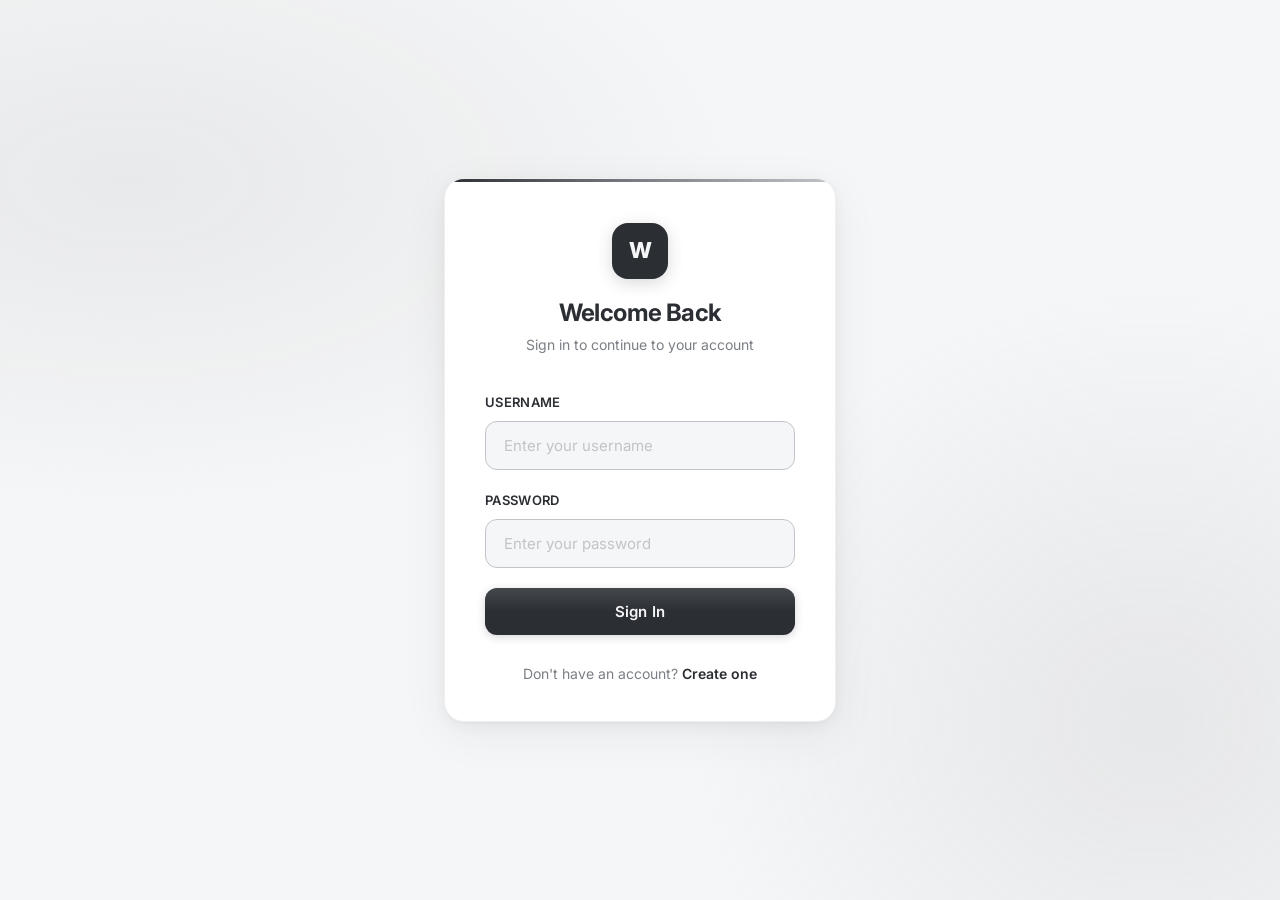
==== login.html @ ab8ecd75 "Initial Commit" ====
<!DOCTYPE html>
<html lang="en">
<head>
    <meta charset="UTF-8">
    <meta name="viewport" content="width=device-width, initial-scale=1.0">
    <title>Sign In — Web System</title>
    <link rel="stylesheet" href="style.css">
</head>
<body>
    <div class="container">
        <div class="card">
            <div class="brand">
                <div class="brand-icon">W</div>
                <h1>Welcome Back</h1>
                <p>Sign in to continue to your account</p>
            </div>

            <form method="POST" action="login.php" autocomplete="off">
                <div class="form-group">
                    <label for="username">Username</label>
                    <input type="text" id="username" name="username" placeholder="Enter your username" required>
                </div>

                <div class="form-group">
                    <label for="password">Password</label>
                    <input type="password" id="password" name="password" placeholder="Enter your password" required>
                </div>

                <button type="submit" class="btn btn-primary">Sign In</button>
            </form>

            <div class="form-footer">
                Don't have an account? <a href="signup.html">Create one</a>
            </div>
        </div>
    </div>
</body>
</html>
---- style.css ----
/* ============================================
   WEB SYSTEM — Premium Luxe Design
   Palette: #F5F6F7 · #C1C4C8 · #7B7F85 · #2B2E33
   ============================================ */

@import url('https://fonts.googleapis.com/css2?family=Inter:wght@300;400;500;600;700;800&display=swap');

/* ---------- Reset & Base ---------- */
*, *::before, *::after {
    margin: 0;
    padding: 0;
    box-sizing: border-box;
}

html { font-size: 16px; }

body {
    font-family: 'Inter', -apple-system, BlinkMacSystemFont, 'Segoe UI', sans-serif;
    background: #F5F6F7;
    color: #2B2E33;
    min-height: 100vh;
    display: flex;
    justify-content: center;
    align-items: center;
    -webkit-font-smoothing: antialiased;
    -moz-osx-font-smoothing: grayscale;
    line-height: 1.6;
}

/* ---------- Subtle animated background ---------- */
body::before {
    content: '';
    position: fixed;
    inset: 0;
    background:
        radial-gradient(ellipse 80% 60% at 10% 20%, rgba(193,196,200,0.25) 0%, transparent 60%),
        radial-gradient(ellipse 60% 80% at 90% 80%, rgba(123,127,133,0.12) 0%, transparent 60%);
    pointer-events: none;
    z-index: 0;
}

/* ---------- Container & Card ---------- */
.container {
    width: 100%;
    max-width: 440px;
    padding: 24px;
    position: relative;
    z-index: 1;
}

.card {
    background: #ffffff;
    border-radius: 20px;
    padding: 44px 40px 36px;
    box-shadow:
        0 1px 2px rgba(43,46,51,0.04),
        0 4px 16px rgba(43,46,51,0.06),
        0 12px 48px rgba(43,46,51,0.06);
    border: 1px solid rgba(193,196,200,0.25);
    position: relative;
    overflow: hidden;
}

/* decorative top accent line */
.card::before {
    content: '';
    position: absolute;
    top: 0;
    left: 0;
    right: 0;
    height: 3px;
    background: linear-gradient(90deg, #2B2E33, #7B7F85, #C1C4C8);
}

/* ---------- Brand / Logo ---------- */
.brand {
    text-align: center;
    margin-bottom: 36px;
}

.brand-icon {
    width: 56px;
    height: 56px;
    background: #2B2E33;
    border-radius: 16px;
    display: inline-flex;
    align-items: center;
    justify-content: center;
    margin-bottom: 20px;
    color: #F5F6F7;
    font-size: 22px;
    font-weight: 800;
    letter-spacing: -1px;
    box-shadow: 0 4px 16px rgba(43,46,51,0.18);
    transition: transform 0.3s ease;
}

.brand-icon:hover {
    transform: scale(1.05) rotate(-2deg);
}

.brand h1 {
    font-size: 24px;
    font-weight: 700;
    color: #2B2E33;
    letter-spacing: -0.6px;
    line-height: 1.2;
}

.brand p {
    font-size: 14px;
    color: #7B7F85;
    margin-top: 6px;
    font-weight: 400;
}

/* ---------- Form Elements ---------- */
.form-group {
    margin-bottom: 20px;
    position: relative;
}

.form-group label {
    display: block;
    font-size: 13px;
    font-weight: 600;
    color: #2B2E33;
    margin-bottom: 8px;
    letter-spacing: 0.3px;
    text-transform: uppercase;
}

.form-group input,
.form-group select {
    width: 100%;
    padding: 14px 18px;
    border: 1.5px solid #C1C4C8;
    border-radius: 12px;
    font-size: 15px;
    font-family: 'Inter', sans-serif;
    color: #2B2E33;
    background: #F5F6F7;
    transition: all 0.25s ease;
    outline: none;
    appearance: none;
    -webkit-appearance: none;
}

.form-group select {
    background-image: url("data:image/svg+xml,%3Csvg xmlns='http://www.w3.org/2000/svg' width='16' height='16' viewBox='0 0 24 24' fill='none' stroke='%237B7F85' stroke-width='2'%3E%3Cpolyline points='6 9 12 15 18 9'/%3E%3C/svg%3E");
    background-repeat: no-repeat;
    background-position: right 16px center;
    padding-right: 44px;
    cursor: pointer;
}

.form-group input:focus,
.form-group select:focus {
    border-color: #2B2E33;
    background: #ffffff;
    box-shadow: 0 0 0 4px rgba(43,46,51,0.08);
}

.form-group input::placeholder {
    color: #C1C4C8;
    font-weight: 400;
}

.form-group input.error {
    border-color: #c0392b;
    background: #fdf2f2;
    box-shadow: 0 0 0 4px rgba(192,57,43,0.06);
}

.error-text {
    color: #c0392b;
    font-size: 12px;
    margin-top: 6px;
    display: none;
    font-weight: 500;
    padding-left: 2px;
}

.error-text.show {
    display: block;
    animation: shake 0.4s ease;
}

@keyframes shake {
    0%, 100% { transform: translateX(0); }
    25% { transform: translateX(-4px); }
    75% { transform: translateX(4px); }
}

/* ---------- Buttons ---------- */
.btn {
    width: 100%;
    padding: 14px 28px;
    border: none;
    border-radius: 12px;
    font-size: 15px;
    font-weight: 600;
    font-family: 'Inter', sans-serif;
    cursor: pointer;
    transition: all 0.25s ease;
    letter-spacing: 0.2px;
    text-decoration: none;
    display: inline-flex;
    align-items: center;
    justify-content: center;
    gap: 8px;
    position: relative;
    overflow: hidden;
}

.btn::after {
    content: '';
    position: absolute;
    inset: 0;
    background: linear-gradient(180deg, rgba(255,255,255,0.12) 0%, transparent 50%);
    pointer-events: none;
}

.btn-primary {
    background: #2B2E33;
    color: #F5F6F7;
    box-shadow: 0 2px 8px rgba(43,46,51,0.2);
}

.btn-primary:hover {
    background: #3d4148;
    box-shadow: 0 6px 24px rgba(43,46,51,0.3);
    transform: translateY(-2px);
}

.btn-primary:active {
    transform: translateY(0);
    box-shadow: 0 2px 8px rgba(43,46,51,0.2);
}

.btn-secondary {
    background: #ffffff;
    color: #2B2E33;
    border: 1.5px solid #C1C4C8;
}

.btn-secondary:hover {
    background: #F5F6F7;
    border-color: #7B7F85;
    transform: translateY(-1px);
}

.btn-danger {
    background: #c0392b;
    color: #fff;
}

.btn-danger:hover {
    background: #a93226;
}

.btn-sm {
    width: auto;
    padding: 9px 20px;
    font-size: 13px;
    border-radius: 10px;
}

/* ---------- Links & Footer ---------- */
.form-footer {
    text-align: center;
    margin-top: 28px;
    font-size: 14px;
    color: #7B7F85;
}

.form-footer a {
    color: #2B2E33;
    font-weight: 600;
    text-decoration: none;
    border-bottom: 2px solid transparent;
    transition: border-color 0.2s;
    padding-bottom: 1px;
}

.form-footer a:hover {
    border-bottom-color: #2B2E33;
}

/* ---------- Alert Messages ---------- */
.alert {
    padding: 14px 18px;
    border-radius: 12px;
    font-size: 14px;
    font-weight: 500;
    margin-bottom: 24px;
    line-height: 1.5;
    display: flex;
    align-items: center;
    gap: 10px;
}

.alert::before {
    font-size: 18px;
    flex-shrink: 0;
}

.alert-success {
    background: #eafaf1;
    color: #1e7e46;
    border: 1px solid #a3e4bc;
}

.alert-success::before {
    content: '✓';
    width: 24px;
    height: 24px;
    background: #1e7e46;
    color: #fff;
    border-radius: 50%;
    display: inline-flex;
    align-items: center;
    justify-content: center;
    font-size: 12px;
    font-weight: 700;
}

.alert-error {
    background: #fdf2f2;
    color: #922b21;
    border: 1px solid #f5b7b1;
}

.alert-error::before {
    content: '!';
    width: 24px;
    height: 24px;
    background: #c0392b;
    color: #fff;
    border-radius: 50%;
    display: inline-flex;
    align-items: center;
    justify-content: center;
    font-size: 12px;
    font-weight: 700;
}

/* ============================================
   MENU / WELCOME PAGE
   ============================================ */
.page-wrapper {
    width: 100%;
    min-height: 100vh;
    display: flex;
    flex-direction: column;
}

/* ---------- Navbar ---------- */
.navbar {
    background: #2B2E33;
    padding: 0 48px;
    height: 68px;
    display: flex;
    align-items: center;
    justify-content: space-between;
    box-shadow: 0 4px 20px rgba(43,46,51,0.15);
    position: sticky;
    top: 0;
    z-index: 100;
}

.navbar .nav-brand,
.dashboard-header .nav-brand {
    font-size: 18px;
    font-weight: 700;
    color: #F5F6F7;
    letter-spacing: -0.5px;
    display: flex;
    align-items: center;
    gap: 10px;
}

.navbar .nav-right,
.dashboard-header .nav-right {
    display: flex;
    align-items: center;
    gap: 24px;
}

.navbar .nav-user,
.dashboard-header .nav-user {
    font-size: 14px;
    color: #C1C4C8;
    font-weight: 400;
}

.navbar .nav-user strong,
.dashboard-header .nav-user strong {
    color: #F5F6F7;
    font-weight: 600;
}

.btn-logout {
    padding: 9px 22px;
    background: transparent;
    color: #F5F6F7;
    border: 1.5px solid rgba(245,246,247,0.2);
    border-radius: 10px;
    font-size: 13px;
    font-weight: 500;
    font-family: 'Inter', sans-serif;
    cursor: pointer;
    transition: all 0.25s;
    text-decoration: none;
    display: inline-flex;
    align-items: center;
    gap: 6px;
}

.btn-logout:hover {
    background: rgba(245,246,247,0.1);
    border-color: rgba(245,246,247,0.4);
    transform: translateY(-1px);
}

/* ---------- Welcome Content ---------- */
.page-content {
    flex: 1;
    display: flex;
    align-items: center;
    justify-content: center;
    padding: 48px 24px;
    position: relative;
}

.welcome-card {
    text-align: center;
    background: #ffffff;
    border-radius: 24px;
    padding: 64px 56px;
    box-shadow:
        0 1px 2px rgba(43,46,51,0.04),
        0 4px 16px rgba(43,46,51,0.06),
        0 16px 56px rgba(43,46,51,0.06);
    border: 1px solid rgba(193,196,200,0.2);
    max-width: 540px;
    width: 100%;
    position: relative;
    overflow: hidden;
}

.welcome-card::before {
    content: '';
    position: absolute;
    top: 0;
    left: 0;
    right: 0;
    height: 3px;
    background: linear-gradient(90deg, #2B2E33, #7B7F85, #C1C4C8);
}

.welcome-card .welcome-icon {
    width: 80px;
    height: 80px;
    background: #2B2E33;
    border-radius: 24px;
    display: inline-flex;
    align-items: center;
    justify-content: center;
    margin-bottom: 28px;
    font-size: 36px;
    color: #F5F6F7;
    box-shadow: 0 8px 32px rgba(43,46,51,0.2);
}

.welcome-card h2 {
    font-size: 28px;
    font-weight: 700;
    color: #2B2E33;
    margin-bottom: 12px;
    letter-spacing: -0.6px;
}

.welcome-card p {
    color: #7B7F85;
    font-size: 15px;
    line-height: 1.7;
    max-width: 380px;
    margin: 0 auto;
}

/* ============================================
   ADMIN DASHBOARD
   ============================================ */
.dashboard-wrapper {
    width: 100%;
    min-height: 100vh;
    background: #F5F6F7;
}

.dashboard-header {
    background: #2B2E33;
    padding: 0 48px;
    height: 68px;
    display: flex;
    align-items: center;
    justify-content: space-between;
    box-shadow: 0 4px 20px rgba(43,46,51,0.15);
    position: sticky;
    top: 0;
    z-index: 100;
}

.dashboard-body {
    max-width: 1120px;
    margin: 0 auto;
    padding: 40px 48px;
}

.dashboard-title {
    font-size: 28px;
    font-weight: 700;
    color: #2B2E33;
    margin-bottom: 4px;
    letter-spacing: -0.6px;
}

.dashboard-subtitle {
    color: #7B7F85;
    font-size: 15px;
    margin-bottom: 32px;
}

/* ---------- Stat Cards ---------- */
.stat-cards {
    display: grid;
    grid-template-columns: repeat(3, 1fr);
    gap: 20px;
    margin-bottom: 32px;
}

.stat-card {
    background: #ffffff;
    border-radius: 16px;
    padding: 28px;
    box-shadow:
        0 1px 2px rgba(43,46,51,0.04),
        0 4px 12px rgba(43,46,51,0.04);
    border: 1px solid rgba(193,196,200,0.2);
    transition: all 0.3s ease;
    position: relative;
    overflow: hidden;
}

.stat-card::after {
    content: '';
    position: absolute;
    bottom: 0;
    left: 0;
    right: 0;
    height: 3px;
    background: linear-gradient(90deg, #2B2E33, #7B7F85);
    transform: scaleX(0);
    transition: transform 0.3s ease;
}

.stat-card:hover {
    transform: translateY(-3px);
    box-shadow:
        0 4px 12px rgba(43,46,51,0.06),
        0 12px 40px rgba(43,46,51,0.08);
}

.stat-card:hover::after {
    transform: scaleX(1);
}

.stat-card .stat-label {
    font-size: 12px;
    color: #7B7F85;
    font-weight: 600;
    text-transform: uppercase;
    letter-spacing: 1px;
    margin-bottom: 8px;
}

.stat-card .stat-value {
    font-size: 32px;
    font-weight: 800;
    color: #2B2E33;
    letter-spacing: -1px;
}

/* ---------- Data Table ---------- */
.table-card {
    background: #ffffff;
    border-radius: 16px;
    box-shadow:
        0 1px 2px rgba(43,46,51,0.04),
        0 4px 12px rgba(43,46,51,0.04);
    border: 1px solid rgba(193,196,200,0.2);
    overflow: hidden;
}

.table-card-header {
    padding: 24px 28px;
    border-bottom: 1px solid rgba(193,196,200,0.25);
    display: flex;
    align-items: center;
    justify-content: space-between;
}

.table-card-header h3 {
    font-size: 17px;
    font-weight: 700;
    color: #2B2E33;
    letter-spacing: -0.3px;
}

.data-table {
    width: 100%;
    border-collapse: collapse;
}

.data-table thead th {
    padding: 16px 24px;
    text-align: left;
    font-size: 11px;
    font-weight: 700;
    color: #7B7F85;
    text-transform: uppercase;
    letter-spacing: 1px;
    background: #F5F6F7;
    border-bottom: 1px solid rgba(193,196,200,0.25);
}

.data-table tbody td {
    padding: 16px 24px;
    font-size: 14px;
    color: #2B2E33;
    border-bottom: 1px solid rgba(193,196,200,0.12);
}

.data-table tbody tr:last-child td {
    border-bottom: none;
}

.data-table tbody tr {
    transition: background 0.15s ease;
}

.data-table tbody tr:hover {
    background: rgba(245,246,247,0.7);
}

/* ---------- Role Badges ---------- */
.role-badge {
    display: inline-block;
    padding: 5px 14px;
    border-radius: 100px;
    font-size: 12px;
    font-weight: 600;
    letter-spacing: 0.4px;
}

.role-badge.admin {
    background: #2B2E33;
    color: #F5F6F7;
}

.role-badge.user {
    background: #F5F6F7;
    color: #7B7F85;
    border: 1.5px solid #C1C4C8;
}

/* ---------- Action Buttons ---------- */
.btn-edit {
    padding: 8px 18px;
    background: #ffffff;
    color: #2B2E33;
    border: 1.5px solid #C1C4C8;
    border-radius: 10px;
    font-size: 13px;
    font-weight: 600;
    font-family: 'Inter', sans-serif;
    cursor: pointer;
    transition: all 0.2s ease;
    text-decoration: none;
    display: inline-flex;
    align-items: center;
    gap: 6px;
}

.btn-edit:hover {
    background: #2B2E33;
    color: #F5F6F7;
    border-color: #2B2E33;
    transform: translateY(-1px);
    box-shadow: 0 4px 12px rgba(43,46,51,0.15);
}

/* ---------- Edit User Page ---------- */
.edit-container {
    width: 100%;
    max-width: 520px;
    margin: 0 auto;
    padding: 48px 24px;
}

.edit-card {
    background: #ffffff;
    border-radius: 20px;
    padding: 40px;
    box-shadow:
        0 1px 2px rgba(43,46,51,0.04),
        0 4px 16px rgba(43,46,51,0.06),
        0 12px 48px rgba(43,46,51,0.06);
    border: 1px solid rgba(193,196,200,0.2);
    position: relative;
    overflow: hidden;
}

.edit-card::before {
    content: '';
    position: absolute;
    top: 0;
    left: 0;
    right: 0;
    height: 3px;
    background: linear-gradient(90deg, #2B2E33, #7B7F85, #C1C4C8);
}

.edit-card h2 {
    font-size: 22px;
    font-weight: 700;
    color: #2B2E33;
    margin-bottom: 28px;
    letter-spacing: -0.4px;
    padding-top: 4px;
}

.btn-row {
    display: flex;
    gap: 14px;
    margin-top: 12px;
}

.btn-row .btn {
    flex: 1;
}

/* ---------- Animations ---------- */
@keyframes fadeInUp {
    from {
        opacity: 0;
        transform: translateY(16px);
    }
    to {
        opacity: 1;
        transform: translateY(0);
    }
}

.card,
.welcome-card,
.edit-card,
.stat-card,
.table-card {
    animation: fadeInUp 0.5s ease both;
}

.stat-cards .stat-card:nth-child(2) {
    animation-delay: 0.08s;
}

.stat-cards .stat-card:nth-child(3) {
    animation-delay: 0.16s;
}

/* ---------- Responsive ---------- */
@media (max-width: 768px) {
    .navbar,
    .dashboard-header {
        padding: 0 20px;
        height: 60px;
    }

    .dashboard-body {
        padding: 28px 20px;
    }

    .stat-cards {
        grid-template-columns: 1fr;
    }

    .data-table {
        display: block;
        overflow-x: auto;
        -webkit-overflow-scrolling: touch;
    }

    .card {
        padding: 36px 28px 30px;
        border-radius: 16px;
    }

    .welcome-card {
        padding: 48px 32px;
        border-radius: 18px;
    }

    .edit-card {
        padding: 32px 24px;
    }

    .edit-container {
        padding: 32px 16px;
    }

    .container {
        padding: 16px;
    }

    .brand h1 {
        font-size: 20px;
    }

    .dashboard-title {
        font-size: 22px;
    }

    .btn-row {
        flex-direction: column;
    }
}

@media (max-width: 480px) {
    .navbar .nav-user,
    .dashboard-header .nav-user {
        display: none;
    }

    .page-content {
        padding: 32px 16px;
    }
}
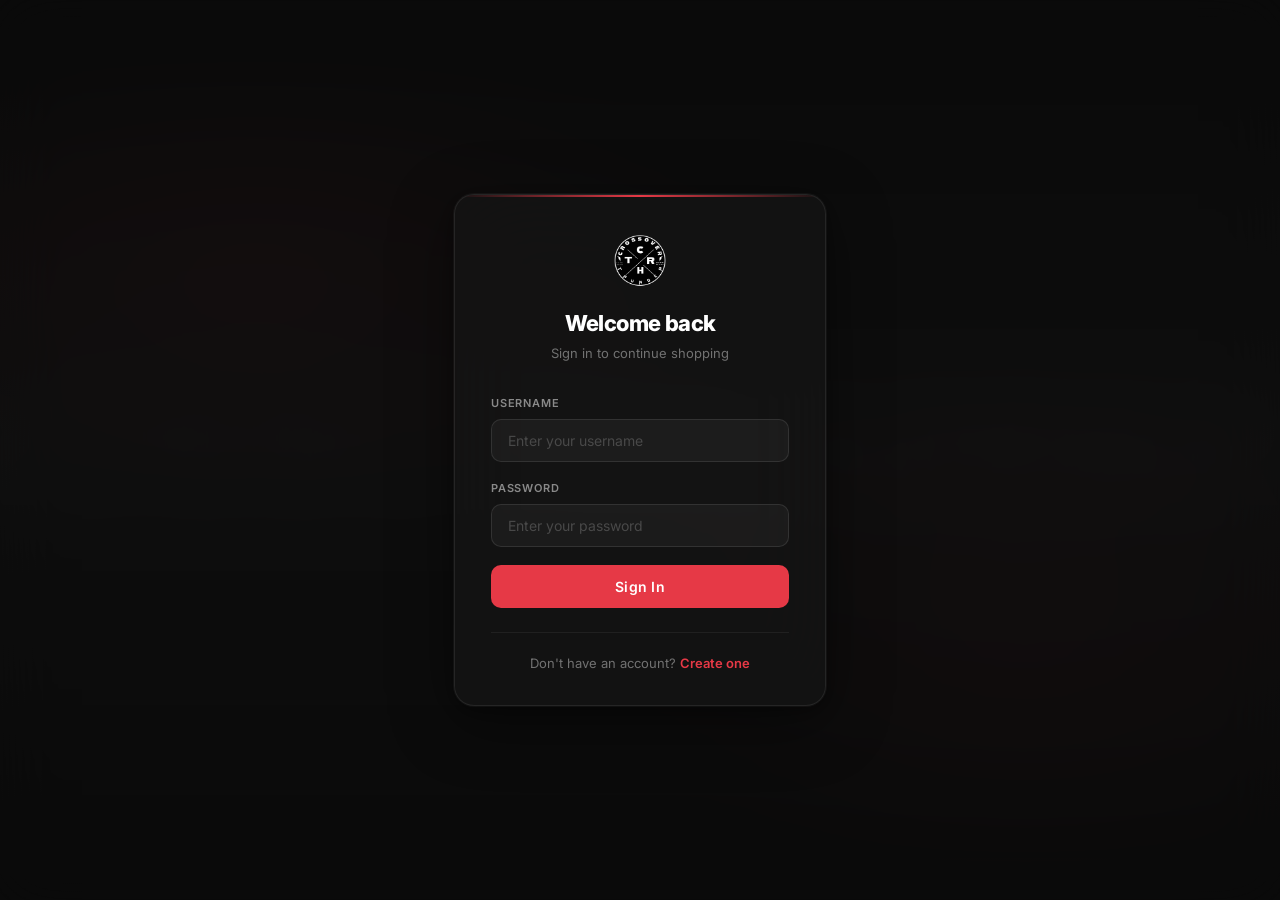
==== commit 29060061: "thesis" ====
--- a/login.html
+++ b/login.html
@@ -1,18 +1,23 @@
 <!DOCTYPE html>
 <html lang="en">
+
 <head>
     <meta charset="UTF-8">
     <meta name="viewport" content="width=device-width, initial-scale=1.0">
-    <title>Sign In — Web System</title>
+    <title>Sign In — Crossover Apparel</title>
     <link rel="stylesheet" href="style.css">
 </head>
+
 <body>
+    <!-- Blurred backdrop simulating main page behind -->
+    <div class="overlay-backdrop"></div>
+
     <div class="container">
         <div class="card">
             <div class="brand">
-                <div class="brand-icon">W</div>
-                <h1>Welcome Back</h1>
-                <p>Sign in to continue to your account</p>
+                <img src="images/crossoverlogo.png" alt="Crossover" class="brand-icon">
+                <h1>Welcome back</h1>
+                <p>Sign in to continue shopping</p>
             </div>
 
             <form method="POST" action="login.php" autocomplete="off">
@@ -23,7 +28,7 @@
 
                 <div class="form-group">
                     <label for="password">Password</label>
-                    <input type="password" id="password" name="password" placeholder="Enter your password" required>
+                    <input type="password" id="password" name="password" placeholder="Enter your password">
                 </div>
 
                 <button type="submit" class="btn btn-primary">Sign In</button>
@@ -35,4 +40,5 @@
         </div>
     </div>
 </body>
-</html>
+
+</html>
--- a/style.css
+++ b/style.css
@@ -1,180 +1,249 @@
 /* ============================================
-   WEB SYSTEM — Premium Luxe Design
-   Palette: #F5F6F7 · #C1C4C8 · #7B7F85 · #2B2E33
+   CROSSOVER — Auth Overlay Theme (Dark Glassmorphism)
+   Login & Signup float over a blurred main page preview
    ============================================ */
 
-@import url('https://fonts.googleapis.com/css2?family=Inter:wght@300;400;500;600;700;800&display=swap');
-
-/* ---------- Reset & Base ---------- */
-*, *::before, *::after {
+@import url('https://fonts.googleapis.com/css2?family=Inter:wght@300;400;500;600;700;800;900&display=swap');
+
+/* ---------- Reset ---------- */
+
+*,
+*::before,
+*::after {
     margin: 0;
     padding: 0;
     box-sizing: border-box;
 }
 
-html { font-size: 16px; }
+html {
+    font-size: 16px;
+}
 
 body {
     font-family: 'Inter', -apple-system, BlinkMacSystemFont, 'Segoe UI', sans-serif;
-    background: #F5F6F7;
-    color: #2B2E33;
+    background: #0a0a0a;
+    color: #ffffff;
     min-height: 100vh;
     display: flex;
+    flex-direction: column;
     justify-content: center;
     align-items: center;
     -webkit-font-smoothing: antialiased;
     -moz-osx-font-smoothing: grayscale;
     line-height: 1.6;
-}
-
-/* ---------- Subtle animated background ---------- */
+    overflow: hidden;
+    position: relative;
+}
+
+
+/* Admin pages disable the auth overlay flex layout */
+
+body.dashboard-page {
+    display: block;
+    align-items: flex-start;
+    justify-content: flex-start;
+    overflow: auto;
+    background: #0a0a0a;
+    min-height: 100vh;
+}
+
+body.dashboard-page::before,
+body.dashboard-page::after {
+    display: none;
+}
+
+
+/* ---------- Background: Simulated Main Page Preview ---------- */
+
 body::before {
     content: '';
     position: fixed;
     inset: 0;
-    background:
-        radial-gradient(ellipse 80% 60% at 10% 20%, rgba(193,196,200,0.25) 0%, transparent 60%),
-        radial-gradient(ellipse 60% 80% at 90% 80%, rgba(123,127,133,0.12) 0%, transparent 60%);
+    background: radial-gradient(ellipse 60% 40% at 20% 30%, rgba(230, 57, 70, 0.08) 0%, transparent 60%), radial-gradient(ellipse 50% 50% at 80% 70%, rgba(230, 57, 70, 0.05) 0%, transparent 60%), linear-gradient(180deg, #0a0a0a 0%, #141414 50%, #0a0a0a 100%);
+    filter: blur(0px);
     pointer-events: none;
     z-index: 0;
 }
 
+
+/* Decorative blurred elements behind the overlay */
+
+body::after {
+    content: 'CROSSOVER APPAREL';
+    position: fixed;
+    top: 50%;
+    left: 50%;
+    transform: translate(-50%, -50%);
+    font-size: clamp(60px, 12vw, 160px);
+    font-weight: 900;
+    color: rgba(255, 255, 255, 0.02);
+    letter-spacing: -4px;
+    white-space: nowrap;
+    pointer-events: none;
+    z-index: 0;
+    user-select: none;
+}
+
+
+/* ---------- Blurred Overlay Backdrop ---------- */
+
+.overlay-backdrop {
+    position: fixed;
+    inset: 0;
+    background: rgba(10, 10, 10, 0.6);
+    backdrop-filter: blur(30px);
+    -webkit-backdrop-filter: blur(30px);
+    z-index: 1;
+}
+
+
 /* ---------- Container & Card ---------- */
+
 .container {
     width: 100%;
-    max-width: 440px;
+    max-width: 420px;
     padding: 24px;
     position: relative;
-    z-index: 1;
+    z-index: 10;
+    animation: cardFloat 0.6s cubic-bezier(0.16, 1, 0.3, 1) both;
+}
+
+@keyframes cardFloat {
+    from {
+        opacity: 0;
+        transform: translateY(30px) scale(0.97);
+    }
+    to {
+        opacity: 1;
+        transform: translateY(0) scale(1);
+    }
 }
 
 .card {
-    background: #ffffff;
+    background: rgba(20, 20, 20, 0.85);
+    backdrop-filter: blur(40px);
+    -webkit-backdrop-filter: blur(40px);
     border-radius: 20px;
-    padding: 44px 40px 36px;
-    box-shadow:
-        0 1px 2px rgba(43,46,51,0.04),
-        0 4px 16px rgba(43,46,51,0.06),
-        0 12px 48px rgba(43,46,51,0.06);
-    border: 1px solid rgba(193,196,200,0.25);
+    padding: 40px 36px 32px;
+    border: 1px solid rgba(255, 255, 255, 0.08);
+    box-shadow: 0 0 0 1px rgba(255, 255, 255, 0.04), 0 4px 16px rgba(0, 0, 0, 0.3), 0 16px 64px rgba(0, 0, 0, 0.4);
     position: relative;
     overflow: hidden;
 }
 
-/* decorative top accent line */
+
+/* Accent line */
+
 .card::before {
     content: '';
     position: absolute;
     top: 0;
     left: 0;
     right: 0;
-    height: 3px;
-    background: linear-gradient(90deg, #2B2E33, #7B7F85, #C1C4C8);
-}
+    height: 2px;
+    background: linear-gradient(90deg, transparent, #e63946, transparent);
+}
+
 
 /* ---------- Brand / Logo ---------- */
+
 .brand {
     text-align: center;
-    margin-bottom: 36px;
+    margin-bottom: 32px;
 }
 
 .brand-icon {
-    width: 56px;
-    height: 56px;
-    background: #2B2E33;
-    border-radius: 16px;
-    display: inline-flex;
-    align-items: center;
-    justify-content: center;
-    margin-bottom: 20px;
-    color: #F5F6F7;
+    width: 52px;
+    height: 52px;
+    border-radius: 14px;
+    display: inline-block;
+    margin-bottom: 16px;
+    object-fit: cover;
+    transition: transform 0.3s ease;
+}
+
+.brand-icon:hover {
+    transform: scale(1.05) rotate(-2deg);
+}
+
+.brand h1 {
     font-size: 22px;
     font-weight: 800;
-    letter-spacing: -1px;
-    box-shadow: 0 4px 16px rgba(43,46,51,0.18);
-    transition: transform 0.3s ease;
-}
-
-.brand-icon:hover {
-    transform: scale(1.05) rotate(-2deg);
-}
-
-.brand h1 {
-    font-size: 24px;
-    font-weight: 700;
-    color: #2B2E33;
+    color: #ffffff;
     letter-spacing: -0.6px;
     line-height: 1.2;
 }
 
 .brand p {
-    font-size: 14px;
-    color: #7B7F85;
+    font-size: 13px;
+    color: rgba(255, 255, 255, 0.4);
     margin-top: 6px;
     font-weight: 400;
 }
 
+
 /* ---------- Form Elements ---------- */
+
 .form-group {
-    margin-bottom: 20px;
+    margin-bottom: 18px;
     position: relative;
 }
 
 .form-group label {
     display: block;
-    font-size: 13px;
+    font-size: 11px;
     font-weight: 600;
-    color: #2B2E33;
-    margin-bottom: 8px;
-    letter-spacing: 0.3px;
+    color: rgba(255, 255, 255, 0.5);
+    margin-bottom: 6px;
+    letter-spacing: 0.8px;
     text-transform: uppercase;
 }
 
 .form-group input,
 .form-group select {
     width: 100%;
-    padding: 14px 18px;
-    border: 1.5px solid #C1C4C8;
-    border-radius: 12px;
-    font-size: 15px;
+    padding: 12px 16px;
+    border: 1px solid rgba(255, 255, 255, 0.1);
+    border-radius: 10px;
+    font-size: 14px;
     font-family: 'Inter', sans-serif;
-    color: #2B2E33;
-    background: #F5F6F7;
+    color: #ffffff;
+    background: rgba(255, 255, 255, 0.04);
     transition: all 0.25s ease;
     outline: none;
     appearance: none;
     -webkit-appearance: none;
 }
 
-.form-group select {
-    background-image: url("data:image/svg+xml,%3Csvg xmlns='http://www.w3.org/2000/svg' width='16' height='16' viewBox='0 0 24 24' fill='none' stroke='%237B7F85' stroke-width='2'%3E%3Cpolyline points='6 9 12 15 18 9'/%3E%3C/svg%3E");
-    background-repeat: no-repeat;
-    background-position: right 16px center;
-    padding-right: 44px;
-    cursor: pointer;
-}
-
 .form-group input:focus,
 .form-group select:focus {
-    border-color: #2B2E33;
-    background: #ffffff;
-    box-shadow: 0 0 0 4px rgba(43,46,51,0.08);
+    border-color: rgba(230, 57, 70, 0.5);
+    background: rgba(255, 255, 255, 0.06);
+    box-shadow: 0 0 0 3px rgba(230, 57, 70, 0.1);
 }
 
 .form-group input::placeholder {
-    color: #C1C4C8;
+    color: rgba(255, 255, 255, 0.2);
     font-weight: 400;
 }
 
 .form-group input.error {
-    border-color: #c0392b;
-    background: #fdf2f2;
-    box-shadow: 0 0 0 4px rgba(192,57,43,0.06);
+    border-color: #e63946;
+    background: rgba(230, 57, 70, 0.06);
+    box-shadow: 0 0 0 3px rgba(230, 57, 70, 0.1);
+}
+
+.form-group select {
+    background-image: url("data:image/svg+xml,%3Csvg xmlns='http://www.w3.org/2000/svg' width='16' height='16' viewBox='0 0 24 24' fill='none' stroke='%23666' stroke-width='2'%3E%3Cpolyline points='6 9 12 15 18 9'/%3E%3C/svg%3E");
+    background-repeat: no-repeat;
+    background-position: right 14px center;
+    padding-right: 40px;
+    cursor: pointer;
 }
 
 .error-text {
-    color: #c0392b;
-    font-size: 12px;
+    color: #e63946;
+    font-size: 11px;
     margin-top: 6px;
     display: none;
     font-weight: 500;
@@ -187,435 +256,298 @@
 }
 
 @keyframes shake {
-    0%, 100% { transform: translateX(0); }
-    25% { transform: translateX(-4px); }
-    75% { transform: translateX(4px); }
-}
+    0%,
+    100% {
+        transform: translateX(0);
+    }
+    25% {
+        transform: translateX(-4px);
+    }
+    75% {
+        transform: translateX(4px);
+    }
+}
+
 
 /* ---------- Buttons ---------- */
+
 .btn {
+    display: block;
     width: 100%;
-    padding: 14px 28px;
+    padding: 13px 24px;
     border: none;
-    border-radius: 12px;
-    font-size: 15px;
+    border-radius: 10px;
+    font-size: 14px;
     font-weight: 600;
     font-family: 'Inter', sans-serif;
     cursor: pointer;
     transition: all 0.25s ease;
-    letter-spacing: 0.2px;
+    text-align: center;
     text-decoration: none;
-    display: inline-flex;
-    align-items: center;
-    justify-content: center;
-    gap: 8px;
-    position: relative;
-    overflow: hidden;
-}
-
-.btn::after {
-    content: '';
-    position: absolute;
-    inset: 0;
-    background: linear-gradient(180deg, rgba(255,255,255,0.12) 0%, transparent 50%);
-    pointer-events: none;
+    letter-spacing: 0.3px;
 }
 
 .btn-primary {
-    background: #2B2E33;
-    color: #F5F6F7;
-    box-shadow: 0 2px 8px rgba(43,46,51,0.2);
+    background: #e63946;
+    color: #ffffff;
 }
 
 .btn-primary:hover {
-    background: #3d4148;
-    box-shadow: 0 6px 24px rgba(43,46,51,0.3);
-    transform: translateY(-2px);
+    background: #d62839;
+    transform: translateY(-1px);
+    box-shadow: 0 6px 24px rgba(230, 57, 70, 0.35);
 }
 
 .btn-primary:active {
     transform: translateY(0);
-    box-shadow: 0 2px 8px rgba(43,46,51,0.2);
 }
 
 .btn-secondary {
-    background: #ffffff;
-    color: #2B2E33;
-    border: 1.5px solid #C1C4C8;
+    background: rgba(255, 255, 255, 0.06);
+    color: #ffffff;
+    border: 1px solid rgba(255, 255, 255, 0.1);
 }
 
 .btn-secondary:hover {
-    background: #F5F6F7;
-    border-color: #7B7F85;
-    transform: translateY(-1px);
-}
-
-.btn-danger {
-    background: #c0392b;
-    color: #fff;
-}
-
-.btn-danger:hover {
-    background: #a93226;
-}
-
-.btn-sm {
-    width: auto;
-    padding: 9px 20px;
+    background: rgba(255, 255, 255, 0.1);
+    border-color: rgba(255, 255, 255, 0.2);
+}
+
+
+/* ---------- Alert Messages ---------- */
+
+.alert {
+    padding: 12px 16px;
+    border-radius: 10px;
     font-size: 13px;
-    border-radius: 10px;
-}
-
-/* ---------- Links & Footer ---------- */
+    font-weight: 500;
+    margin-bottom: 20px;
+    line-height: 1.5;
+}
+
+.alert-error {
+    background: rgba(230, 57, 70, 0.1);
+    color: #ff6b6b;
+    border: 1px solid rgba(230, 57, 70, 0.2);
+}
+
+.alert-success {
+    background: rgba(74, 222, 128, 0.1);
+    color: #4ade80;
+    border: 1px solid rgba(74, 222, 128, 0.2);
+}
+
+
+/* ---------- Footer / Links ---------- */
+
 .form-footer {
     text-align: center;
-    margin-top: 28px;
-    font-size: 14px;
-    color: #7B7F85;
+    margin-top: 24px;
+    padding-top: 20px;
+    border-top: 1px solid rgba(255, 255, 255, 0.06);
+    font-size: 13px;
+    color: rgba(255, 255, 255, 0.4);
 }
 
 .form-footer a {
-    color: #2B2E33;
+    color: #e63946;
+    text-decoration: none;
     font-weight: 600;
-    text-decoration: none;
-    border-bottom: 2px solid transparent;
-    transition: border-color 0.2s;
-    padding-bottom: 1px;
+    transition: color 0.2s;
 }
 
 .form-footer a:hover {
-    border-bottom-color: #2B2E33;
-}
-
-/* ---------- Alert Messages ---------- */
-.alert {
-    padding: 14px 18px;
-    border-radius: 12px;
-    font-size: 14px;
-    font-weight: 500;
-    margin-bottom: 24px;
-    line-height: 1.5;
+    color: #ff6b6b;
+}
+
+
+/* ---------- Responsive ---------- */
+
+@media (max-width: 480px) {
+    .container {
+        max-width: 100%;
+        padding: 16px;
+    }
+    .card {
+        padding: 32px 24px 28px;
+        border-radius: 16px;
+    }
+    .brand h1 {
+        font-size: 20px;
+    }
+}
+
+
+/* ============================================
+   ADMIN DASHBOARD — Dark Theme
+   ============================================ */
+
+
+/* ---------- Dashboard Layout ---------- */
+
+.dashboard-wrapper {
+    min-height: 100vh;
+    background: #0a0a0a;
+}
+
+.dashboard-header {
+    position: sticky;
+    top: 0;
+    z-index: 100;
+    display: flex;
+    align-items: center;
+    justify-content: space-between;
+    padding: 14px 32px;
+    background: rgba(10, 10, 10, 0.85);
+    backdrop-filter: blur(20px);
+    -webkit-backdrop-filter: blur(20px);
+    border-bottom: 1px solid rgba(255, 255, 255, 0.06);
+}
+
+.dashboard-header .nav-brand {
     display: flex;
     align-items: center;
     gap: 10px;
-}
-
-.alert::before {
-    font-size: 18px;
-    flex-shrink: 0;
-}
-
-.alert-success {
-    background: #eafaf1;
-    color: #1e7e46;
-    border: 1px solid #a3e4bc;
-}
-
-.alert-success::before {
-    content: '✓';
-    width: 24px;
-    height: 24px;
-    background: #1e7e46;
-    color: #fff;
-    border-radius: 50%;
-    display: inline-flex;
-    align-items: center;
-    justify-content: center;
-    font-size: 12px;
+    font-size: 15px;
     font-weight: 700;
-}
-
-.alert-error {
-    background: #fdf2f2;
-    color: #922b21;
-    border: 1px solid #f5b7b1;
-}
-
-.alert-error::before {
-    content: '!';
-    width: 24px;
-    height: 24px;
-    background: #c0392b;
-    color: #fff;
-    border-radius: 50%;
-    display: inline-flex;
-    align-items: center;
-    justify-content: center;
-    font-size: 12px;
-    font-weight: 700;
-}
-
-/* ============================================
-   MENU / WELCOME PAGE
-   ============================================ */
-.page-wrapper {
-    width: 100%;
-    min-height: 100vh;
-    display: flex;
-    flex-direction: column;
-}
-
-/* ---------- Navbar ---------- */
-.navbar {
-    background: #2B2E33;
-    padding: 0 48px;
-    height: 68px;
+    color: #ffffff;
+    letter-spacing: -0.3px;
+    text-decoration: none;
+}
+
+.dashboard-header .nav-brand img {
+    width: 32px;
+    height: 32px;
+    border-radius: 8px;
+    object-fit: cover;
+}
+
+.nav-right {
     display: flex;
     align-items: center;
-    justify-content: space-between;
-    box-shadow: 0 4px 20px rgba(43,46,51,0.15);
-    position: sticky;
-    top: 0;
-    z-index: 100;
-}
-
-.navbar .nav-brand,
-.dashboard-header .nav-brand {
-    font-size: 18px;
-    font-weight: 700;
-    color: #F5F6F7;
-    letter-spacing: -0.5px;
-    display: flex;
-    align-items: center;
-    gap: 10px;
-}
-
-.navbar .nav-right,
-.dashboard-header .nav-right {
-    display: flex;
-    align-items: center;
-    gap: 24px;
-}
-
-.navbar .nav-user,
-.dashboard-header .nav-user {
-    font-size: 14px;
-    color: #C1C4C8;
+    gap: 16px;
+}
+
+.nav-user {
+    font-size: 13px;
+    color: rgba(255, 255, 255, 0.45);
     font-weight: 400;
 }
 
-.navbar .nav-user strong,
-.dashboard-header .nav-user strong {
-    color: #F5F6F7;
+.nav-user strong {
+    color: #ffffff;
     font-weight: 600;
 }
 
 .btn-logout {
-    padding: 9px 22px;
+    padding: 7px 18px;
+    font-size: 12px;
+    font-weight: 600;
+    font-family: 'Inter', sans-serif;
+    color: #e63946;
     background: transparent;
-    color: #F5F6F7;
-    border: 1.5px solid rgba(245,246,247,0.2);
-    border-radius: 10px;
-    font-size: 13px;
-    font-weight: 500;
-    font-family: 'Inter', sans-serif;
+    border: 1px solid rgba(230, 57, 70, 0.4);
+    border-radius: 8px;
     cursor: pointer;
-    transition: all 0.25s;
     text-decoration: none;
-    display: inline-flex;
-    align-items: center;
-    gap: 6px;
+    transition: all 0.25s ease;
+    letter-spacing: 0.3px;
 }
 
 .btn-logout:hover {
-    background: rgba(245,246,247,0.1);
-    border-color: rgba(245,246,247,0.4);
-    transform: translateY(-1px);
-}
-
-/* ---------- Welcome Content ---------- */
-.page-content {
-    flex: 1;
-    display: flex;
-    align-items: center;
-    justify-content: center;
-    padding: 48px 24px;
-    position: relative;
-}
-
-.welcome-card {
-    text-align: center;
-    background: #ffffff;
-    border-radius: 24px;
-    padding: 64px 56px;
-    box-shadow:
-        0 1px 2px rgba(43,46,51,0.04),
-        0 4px 16px rgba(43,46,51,0.06),
-        0 16px 56px rgba(43,46,51,0.06);
-    border: 1px solid rgba(193,196,200,0.2);
-    max-width: 540px;
-    width: 100%;
-    position: relative;
-    overflow: hidden;
-}
-
-.welcome-card::before {
-    content: '';
-    position: absolute;
-    top: 0;
-    left: 0;
-    right: 0;
-    height: 3px;
-    background: linear-gradient(90deg, #2B2E33, #7B7F85, #C1C4C8);
-}
-
-.welcome-card .welcome-icon {
-    width: 80px;
-    height: 80px;
-    background: #2B2E33;
-    border-radius: 24px;
-    display: inline-flex;
-    align-items: center;
-    justify-content: center;
-    margin-bottom: 28px;
-    font-size: 36px;
-    color: #F5F6F7;
-    box-shadow: 0 8px 32px rgba(43,46,51,0.2);
-}
-
-.welcome-card h2 {
-    font-size: 28px;
-    font-weight: 700;
-    color: #2B2E33;
-    margin-bottom: 12px;
-    letter-spacing: -0.6px;
-}
-
-.welcome-card p {
-    color: #7B7F85;
+    background: rgba(230, 57, 70, 0.1);
+    border-color: #e63946;
+    box-shadow: 0 0 16px rgba(230, 57, 70, 0.15);
+}
+
+
+/* ---------- Dashboard Body ---------- */
+
+.dashboard-body {
+    padding: 40px 32px 60px;
+    max-width: 1200px;
+    margin: 0 auto;
+}
+
+.dashboard-title {
+    font-size: 32px;
+    font-weight: 800;
+    color: #ffffff;
+    letter-spacing: -1px;
+    line-height: 1.1;
+}
+
+.dashboard-subtitle {
     font-size: 15px;
-    line-height: 1.7;
-    max-width: 380px;
-    margin: 0 auto;
-}
-
-/* ============================================
-   ADMIN DASHBOARD
-   ============================================ */
-.dashboard-wrapper {
-    width: 100%;
-    min-height: 100vh;
-    background: #F5F6F7;
-}
-
-.dashboard-header {
-    background: #2B2E33;
-    padding: 0 48px;
-    height: 68px;
-    display: flex;
-    align-items: center;
-    justify-content: space-between;
-    box-shadow: 0 4px 20px rgba(43,46,51,0.15);
-    position: sticky;
-    top: 0;
-    z-index: 100;
-}
-
-.dashboard-body {
-    max-width: 1120px;
-    margin: 0 auto;
-    padding: 40px 48px;
-}
-
-.dashboard-title {
-    font-size: 28px;
-    font-weight: 700;
-    color: #2B2E33;
-    margin-bottom: 4px;
-    letter-spacing: -0.6px;
-}
-
-.dashboard-subtitle {
-    color: #7B7F85;
-    font-size: 15px;
+    color: rgba(255, 255, 255, 0.4);
+    margin-top: 6px;
     margin-bottom: 32px;
-}
+    font-weight: 400;
+}
+
 
 /* ---------- Stat Cards ---------- */
+
 .stat-cards {
     display: grid;
-    grid-template-columns: repeat(3, 1fr);
-    gap: 20px;
+    grid-template-columns: repeat(auto-fit, minmax(180px, 1fr));
+    gap: 16px;
     margin-bottom: 32px;
 }
 
 .stat-card {
-    background: #ffffff;
-    border-radius: 16px;
-    padding: 28px;
-    box-shadow:
-        0 1px 2px rgba(43,46,51,0.04),
-        0 4px 12px rgba(43,46,51,0.04);
-    border: 1px solid rgba(193,196,200,0.2);
-    transition: all 0.3s ease;
-    position: relative;
-    overflow: hidden;
-}
-
-.stat-card::after {
-    content: '';
-    position: absolute;
-    bottom: 0;
-    left: 0;
-    right: 0;
-    height: 3px;
-    background: linear-gradient(90deg, #2B2E33, #7B7F85);
-    transform: scaleX(0);
-    transition: transform 0.3s ease;
+    background: #141414;
+    border: 1px solid rgba(255, 255, 255, 0.06);
+    border-radius: 14px;
+    padding: 24px;
+    transition: all 0.25s ease;
 }
 
 .stat-card:hover {
-    transform: translateY(-3px);
-    box-shadow:
-        0 4px 12px rgba(43,46,51,0.06),
-        0 12px 40px rgba(43,46,51,0.08);
-}
-
-.stat-card:hover::after {
-    transform: scaleX(1);
-}
-
-.stat-card .stat-label {
+    border-color: rgba(255, 255, 255, 0.12);
+    box-shadow: 0 8px 30px rgba(0, 0, 0, 0.3);
+}
+
+.stat-label {
     font-size: 12px;
-    color: #7B7F85;
     font-weight: 600;
+    color: rgba(255, 255, 255, 0.4);
     text-transform: uppercase;
-    letter-spacing: 1px;
+    letter-spacing: 0.8px;
     margin-bottom: 8px;
 }
 
-.stat-card .stat-value {
+.stat-value {
     font-size: 32px;
     font-weight: 800;
-    color: #2B2E33;
+    color: #ffffff;
     letter-spacing: -1px;
 }
 
+
+/* ---------- Table Card ---------- */
+
+.table-card {
+    background: #141414;
+    border: 1px solid rgba(255, 255, 255, 0.06);
+    border-radius: 16px;
+    overflow: hidden;
+}
+
+.table-card-header {
+    padding: 20px 24px;
+    border-bottom: 1px solid rgba(255, 255, 255, 0.06);
+}
+
+.table-card-header h3 {
+    font-size: 16px;
+    font-weight: 700;
+    color: #ffffff;
+    letter-spacing: -0.3px;
+}
+
+
 /* ---------- Data Table ---------- */
-.table-card {
-    background: #ffffff;
-    border-radius: 16px;
-    box-shadow:
-        0 1px 2px rgba(43,46,51,0.04),
-        0 4px 12px rgba(43,46,51,0.04);
-    border: 1px solid rgba(193,196,200,0.2);
-    overflow: hidden;
-}
-
-.table-card-header {
-    padding: 24px 28px;
-    border-bottom: 1px solid rgba(193,196,200,0.25);
-    display: flex;
-    align-items: center;
-    justify-content: space-between;
-}
-
-.table-card-header h3 {
-    font-size: 17px;
-    font-weight: 700;
-    color: #2B2E33;
-    letter-spacing: -0.3px;
-}
 
 .data-table {
     width: 100%;
@@ -623,100 +555,131 @@
 }
 
 .data-table thead th {
-    padding: 16px 24px;
-    text-align: left;
+    padding: 12px 20px;
     font-size: 11px;
     font-weight: 700;
-    color: #7B7F85;
+    color: rgba(255, 255, 255, 0.35);
     text-transform: uppercase;
-    letter-spacing: 1px;
-    background: #F5F6F7;
-    border-bottom: 1px solid rgba(193,196,200,0.25);
+    letter-spacing: 0.8px;
+    text-align: left;
+    border-bottom: 1px solid rgba(255, 255, 255, 0.06);
+    background: rgba(255, 255, 255, 0.02);
 }
 
 .data-table tbody td {
-    padding: 16px 24px;
-    font-size: 14px;
-    color: #2B2E33;
-    border-bottom: 1px solid rgba(193,196,200,0.12);
+    padding: 14px 20px;
+    font-size: 13px;
+    color: rgba(255, 255, 255, 0.75);
+    border-bottom: 1px solid rgba(255, 255, 255, 0.04);
+    vertical-align: middle;
+}
+
+.data-table tbody tr {
+    transition: background 0.15s ease;
+}
+
+.data-table tbody tr:hover {
+    background: rgba(255, 255, 255, 0.03);
 }
 
 .data-table tbody tr:last-child td {
     border-bottom: none;
 }
 
-.data-table tbody tr {
-    transition: background 0.15s ease;
-}
-
-.data-table tbody tr:hover {
-    background: rgba(245,246,247,0.7);
-}
-
-/* ---------- Role Badges ---------- */
+
+/* ---------- Role Badge ---------- */
+
 .role-badge {
     display: inline-block;
-    padding: 5px 14px;
-    border-radius: 100px;
+    padding: 4px 10px;
+    font-size: 11px;
+    font-weight: 600;
+    border-radius: 6px;
+    letter-spacing: 0.3px;
+    text-transform: capitalize;
+}
+
+.role-badge.admin {
+    background: rgba(230, 57, 70, 0.12);
+    color: #ff6b6b;
+    border: 1px solid rgba(230, 57, 70, 0.25);
+}
+
+.role-badge.user {
+    background: rgba(74, 222, 128, 0.1);
+    color: #4ade80;
+    border: 1px solid rgba(74, 222, 128, 0.2);
+}
+
+
+/* ---------- Action Buttons ---------- */
+
+.btn-edit {
+    display: inline-block;
+    padding: 5px 12px;
     font-size: 12px;
     font-weight: 600;
-    letter-spacing: 0.4px;
-}
-
-.role-badge.admin {
-    background: #2B2E33;
-    color: #F5F6F7;
-}
-
-.role-badge.user {
-    background: #F5F6F7;
-    color: #7B7F85;
-    border: 1.5px solid #C1C4C8;
-}
-
-/* ---------- Action Buttons ---------- */
-.btn-edit {
-    padding: 8px 18px;
-    background: #ffffff;
-    color: #2B2E33;
-    border: 1.5px solid #C1C4C8;
-    border-radius: 10px;
-    font-size: 13px;
+    font-family: 'Inter', sans-serif;
+    color: #ffffff;
+    background: rgba(255, 255, 255, 0.08);
+    border: 1px solid rgba(255, 255, 255, 0.1);
+    border-radius: 6px;
+    text-decoration: none;
+    transition: all 0.2s ease;
+    cursor: pointer;
+    white-space: nowrap;
+}
+
+.btn-edit:hover {
+    background: rgba(255, 255, 255, 0.14);
+    border-color: rgba(255, 255, 255, 0.2);
+}
+
+.btn-reset {
+    display: inline-block;
+    padding: 5px 12px;
+    font-size: 12px;
     font-weight: 600;
     font-family: 'Inter', sans-serif;
+    color: #e63946;
+    background: rgba(230, 57, 70, 0.08);
+    border: 1px solid rgba(230, 57, 70, 0.25);
+    border-radius: 6px;
+    text-decoration: none;
+    transition: all 0.2s ease;
     cursor: pointer;
-    transition: all 0.2s ease;
-    text-decoration: none;
+    margin-left: 6px;
+    white-space: nowrap;
+}
+
+.btn-reset:hover {
+    background: rgba(230, 57, 70, 0.16);
+    border-color: rgba(230, 57, 70, 0.4);
+}
+
+.action-buttons {
     display: inline-flex;
     align-items: center;
-    gap: 6px;
-}
-
-.btn-edit:hover {
-    background: #2B2E33;
-    color: #F5F6F7;
-    border-color: #2B2E33;
-    transform: translateY(-1px);
-    box-shadow: 0 4px 12px rgba(43,46,51,0.15);
-}
+    gap: 8px;
+    flex-wrap: wrap;
+}
+
 
 /* ---------- Edit User Page ---------- */
+
 .edit-container {
+    display: flex;
+    justify-content: center;
+    padding: 48px 24px 60px;
+}
+
+.edit-card {
     width: 100%;
     max-width: 520px;
-    margin: 0 auto;
-    padding: 48px 24px;
-}
-
-.edit-card {
-    background: #ffffff;
+    background: #141414;
+    border: 1px solid rgba(255, 255, 255, 0.06);
     border-radius: 20px;
-    padding: 40px;
-    box-shadow:
-        0 1px 2px rgba(43,46,51,0.04),
-        0 4px 16px rgba(43,46,51,0.06),
-        0 12px 48px rgba(43,46,51,0.06);
-    border: 1px solid rgba(193,196,200,0.2);
+    padding: 36px 32px;
     position: relative;
     overflow: hidden;
 }
@@ -727,121 +690,111 @@
     top: 0;
     left: 0;
     right: 0;
-    height: 3px;
-    background: linear-gradient(90deg, #2B2E33, #7B7F85, #C1C4C8);
+    height: 2px;
+    background: linear-gradient(90deg, transparent, #e63946, transparent);
 }
 
 .edit-card h2 {
     font-size: 22px;
-    font-weight: 700;
-    color: #2B2E33;
-    margin-bottom: 28px;
-    letter-spacing: -0.4px;
-    padding-top: 4px;
+    font-weight: 800;
+    color: #ffffff;
+    letter-spacing: -0.5px;
+    margin-bottom: 24px;
+}
+
+.edit-subtext {
+    font-size: 13px;
+    color: rgba(255, 255, 255, 0.5);
+    margin-top: -12px;
+    margin-bottom: 24px;
+    line-height: 1.4;
+}
+
+.edit-card .form-group label {
+    color: rgba(255, 255, 255, 0.5);
+}
+
+.edit-card .form-group input,
+.edit-card .form-group select {
+    background: rgba(255, 255, 255, 0.04);
+    border-color: rgba(255, 255, 255, 0.1);
+    color: #ffffff;
+}
+
+.edit-card .form-group input:focus,
+.edit-card .form-group select:focus {
+    border-color: rgba(230, 57, 70, 0.5);
+    background: rgba(255, 255, 255, 0.06);
+    box-shadow: 0 0 0 3px rgba(230, 57, 70, 0.1);
+}
+
+.edit-card .note-box {
+    color: rgba(255, 255, 255, 0.45);
+    font-size: 13px;
+    padding: 12px 14px;
+    background: rgba(255, 255, 255, 0.04);
+    border: 1px solid rgba(255, 255, 255, 0.06);
+    border-radius: 10px;
+    line-height: 1.5;
+}
+
+.edit-card .note-box strong {
+    color: rgba(255, 255, 255, 0.7);
 }
 
 .btn-row {
     display: flex;
-    gap: 14px;
-    margin-top: 12px;
+    gap: 12px;
+    margin-top: 8px;
 }
 
 .btn-row .btn {
     flex: 1;
 }
 
-/* ---------- Animations ---------- */
-@keyframes fadeInUp {
-    from {
-        opacity: 0;
-        transform: translateY(16px);
-    }
-    to {
-        opacity: 1;
-        transform: translateY(0);
-    }
-}
-
-.card,
-.welcome-card,
-.edit-card,
-.stat-card,
-.table-card {
-    animation: fadeInUp 0.5s ease both;
-}
-
-.stat-cards .stat-card:nth-child(2) {
-    animation-delay: 0.08s;
-}
-
-.stat-cards .stat-card:nth-child(3) {
-    animation-delay: 0.16s;
-}
-
-/* ---------- Responsive ---------- */
+.form-grid {
+    display: grid;
+    gap: 16px;
+}
+
+.form-grid.two-col {
+    grid-template-columns: repeat(auto-fit, minmax(240px, 1fr));
+}
+
+
+/* ---------- Admin Responsive ---------- */
+
 @media (max-width: 768px) {
-    .navbar,
     .dashboard-header {
-        padding: 0 20px;
-        height: 60px;
-    }
-
+        padding: 12px 20px;
+        flex-wrap: wrap;
+        gap: 8px;
+    }
     .dashboard-body {
-        padding: 28px 20px;
-    }
-
+        padding: 24px 16px 40px;
+    }
+    .dashboard-title {
+        font-size: 24px;
+    }
     .stat-cards {
         grid-template-columns: 1fr;
     }
-
+    .table-card {
+        border-radius: 12px;
+    }
+    .data-table thead th,
+    .data-table tbody td {
+        padding: 10px 12px;
+        font-size: 12px;
+    }
     .data-table {
         display: block;
         overflow-x: auto;
-        -webkit-overflow-scrolling: touch;
-    }
-
-    .card {
-        padding: 36px 28px 30px;
-        border-radius: 16px;
-    }
-
-    .welcome-card {
-        padding: 48px 32px;
-        border-radius: 18px;
-    }
-
+    }
     .edit-card {
-        padding: 32px 24px;
-    }
-
-    .edit-container {
-        padding: 32px 16px;
-    }
-
-    .container {
-        padding: 16px;
-    }
-
-    .brand h1 {
-        font-size: 20px;
-    }
-
-    .dashboard-title {
-        font-size: 22px;
-    }
-
+        padding: 28px 20px;
+    }
     .btn-row {
         flex-direction: column;
     }
-}
-
-@media (max-width: 480px) {
-    .navbar .nav-user,
-    .dashboard-header .nav-user {
-        display: none;
-    }
-
-    .page-content {
-        padding: 32px 16px;
-    }
-}
+}
